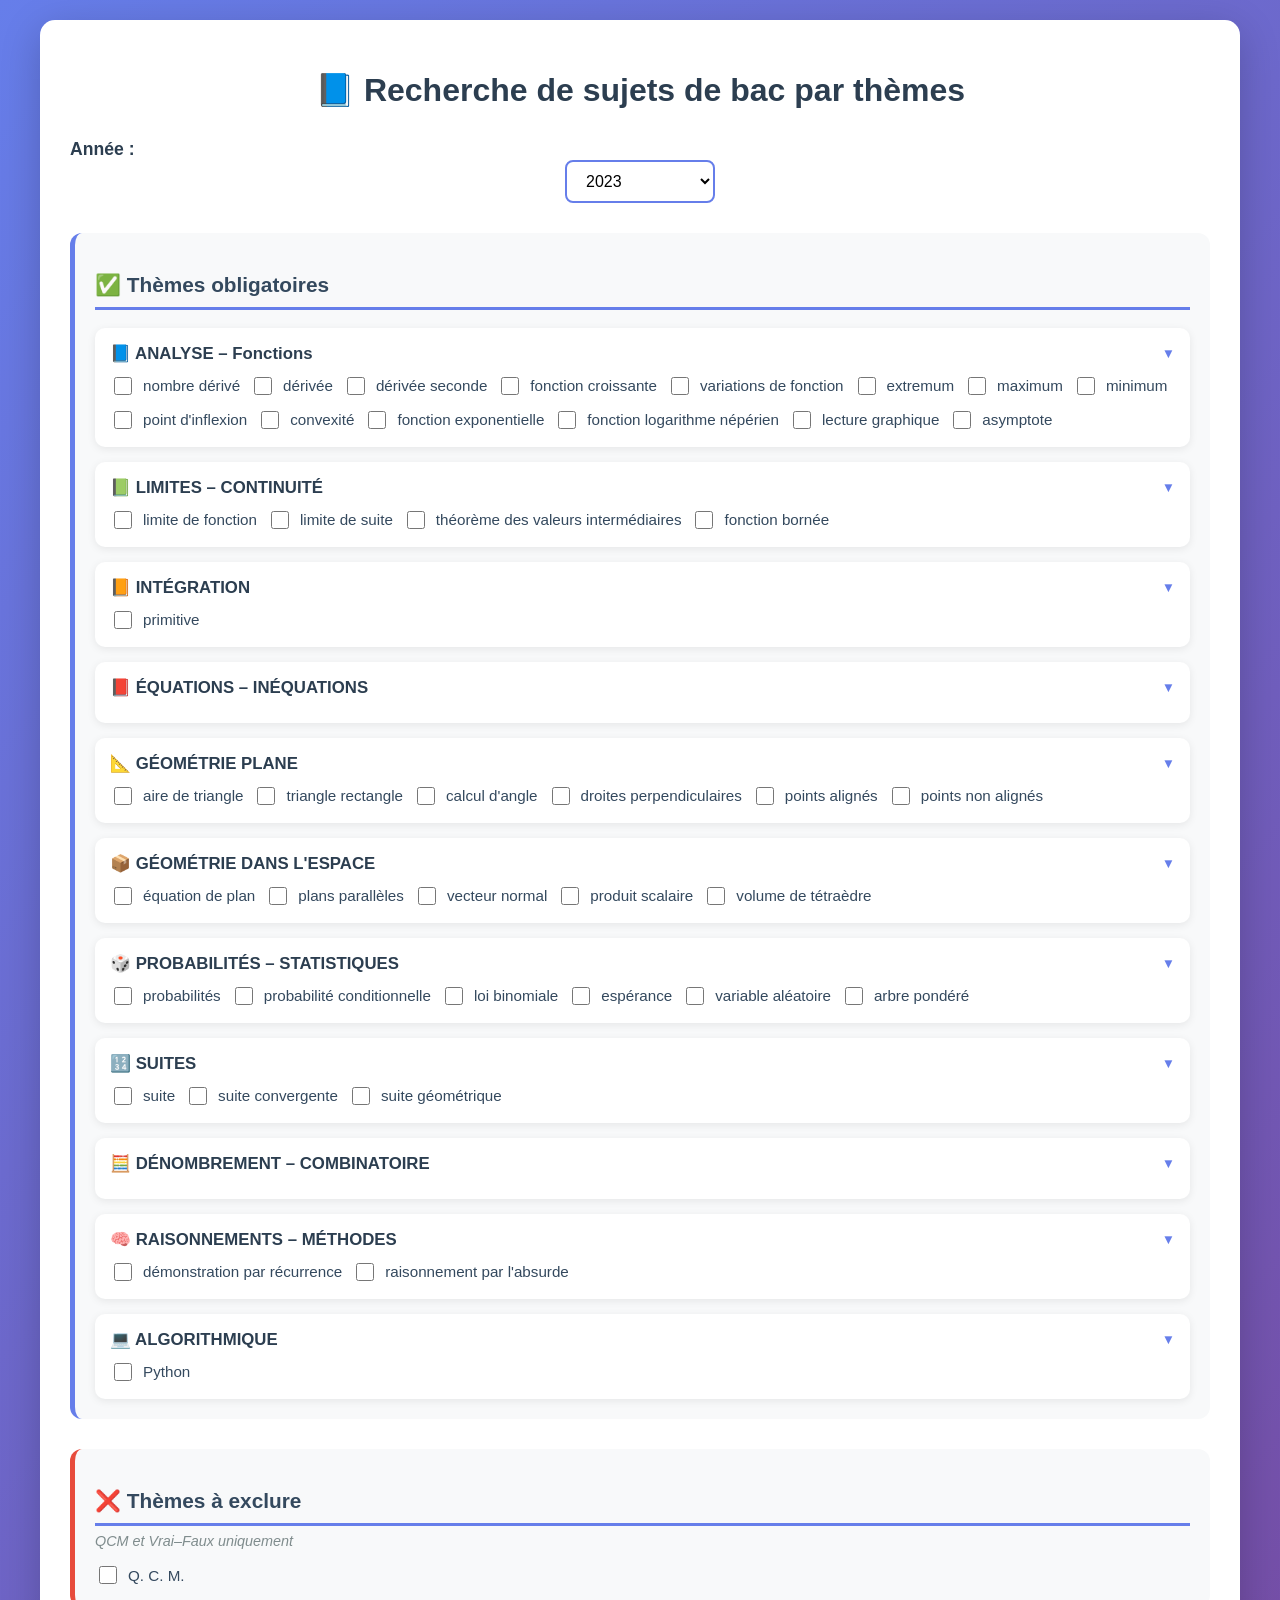
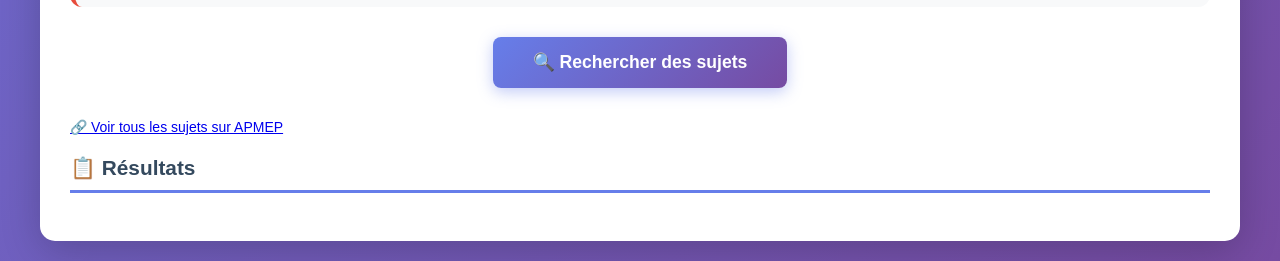
==== index.html @ 3defa9b0 "Add files via upload" ====
<!DOCTYPE html>
<html lang="fr">
<head>
  <meta charset="UTF-8">
  <title>Recherche de sujets de bac – Maths</title>
  <link rel="stylesheet" href="style.css">
</head>
<body>

<div class="container">
  <h1>📘 Recherche de sujets de bac par thèmes</h1>

  <section class="annee-section">
    <label>Année :</label>
    <select id="annee"></select>
  </section>

  <section class="filters-section">
    <div class="filter-container">
      <h2>✅ Thèmes obligatoires</h2>
      
      <div id="chapitres-obligatoires" class="chapitres"></div>
    </div>

    <div class="filter-container">
      <h2>❌ Thèmes à exclure</h2>
      <p class="hint">QCM et Vrai–Faux uniquement</p>
      <div id="chapitres-exclus" class="chapitres"></div>
    </div>
  </section>

  <button id="btn-recherche">🔍 Rechercher des sujets</button>

  <section class="resultats-section">
    <a id="lien-apmep" href="#" target="_blank" style="display: block; margin-bottom: 15px; font-size: 14px;">🔗 Voir tous les sujets sur APMEP</a>
    <h2>📋 Résultats</h2>
    <ul id="resultats"></ul>
  </section>
</div>

<script src="script.js"></script>
</body>
</html>
---- style.css ----
* {
  box-sizing: border-box;
}

body {
  font-family: 'Segoe UI', Tahoma, Geneva, Verdana, sans-serif;
  background: linear-gradient(135deg, #667eea 0%, #764ba2 100%);
  margin: 0;
  padding: 20px;
  min-height: 100vh;
}

.container {
  max-width: 1200px;
  margin: 0 auto;
  background: white;
  border-radius: 15px;
  padding: 30px;
  box-shadow: 0 10px 40px rgba(0, 0, 0, 0.2);
}

h1 {
  color: #2c3e50;
  text-align: center;
  margin-bottom: 30px;
  font-size: 2em;
}

h2 {
  color: #34495e;
  border-bottom: 3px solid #667eea;
  padding-bottom: 10px;
  margin-top: 20px;
  font-size: 1.3em;
}

.annee-section {
  margin-bottom: 30px;
  text-align: center;
}

.annee-section label {
  font-weight: bold;
  margin-right: 15px;
  font-size: 1.1em;
  color: #2c3e50;
}

.annee-section select {
  padding: 10px 15px;
  font-size: 1em;
  border: 2px solid #667eea;
  border-radius: 8px;
  cursor: pointer;
  background-color: white;
  min-width: 150px;
}

.filters-section {
  display: flex;
  flex-direction: column;
  gap: 30px;
  margin-bottom: 30px;
}

.filter-container {
  background: #f8f9fa;
  padding: 20px;
  border-radius: 12px;
  border-left: 5px solid #667eea;
}

.filter-container:nth-child(2) {
  border-left-color: #e74c3c;
}

.hint {
  font-size: 0.9em;
  color: #7f8c8d;
  font-style: italic;
  margin-top: -10px;
}

.chapitres {
  display: flex;
  flex-direction: column;
  gap: 15px;
}

.chapitre {
  background: white;
  border-radius: 10px;
  padding: 15px;
  box-shadow: 0 2px 8px rgba(0, 0, 0, 0.08);
}

.chapitre-titre {
  font-weight: bold;
  color: #2c3e50;
  margin-bottom: 10px;
  font-size: 1.05em;
  cursor: pointer;
  display: flex;
  justify-content: space-between;
  align-items: center;
}

.chapitre-toggle {
  font-size: 0.8em;
  color: #667eea;
}

.chapitre-themes {
  display: flex;
  flex-wrap: wrap;
  gap: 10px;
  margin-top: 10px;
  max-height: 500px;
  overflow-y: auto;
}

.chapitre-themes.collapsed {
  display: none;
}

label {
  display: flex;
  align-items: center;
  gap: 8px;
  cursor: pointer;
  font-size: 0.95em;
  color: #34495e;
  user-select: none;
}

label:hover {
  color: #667eea;
}

input[type="checkbox"] {
  cursor: pointer;
  width: 18px;
  height: 18px;
}

input[type="checkbox"]:checked {
  accent-color: #667eea;
}

#btn-recherche {
  display: block;
  margin: 30px auto;
  padding: 15px 40px;
  font-size: 1.1em;
  font-weight: bold;
  color: white;
  background: linear-gradient(135deg, #667eea 0%, #764ba2 100%);
  border: none;
  border-radius: 8px;
  cursor: pointer;
  transition: transform 0.2s, box-shadow 0.2s;
  box-shadow: 0 4px 15px rgba(102, 126, 234, 0.4);
}

#btn-recherche:hover {
  transform: translateY(-2px);
  box-shadow: 0 6px 20px rgba(102, 126, 234, 0.6);
}

#btn-recherche:active {
  transform: translateY(0);
}

.resultats-section {
  margin-top: 30px;
}

ul {
  list-style: none;
  padding: 0;
}

li {
  background: linear-gradient(135deg, #f5f7fa 0%, #e8eef7 100%);
  padding: 18px;
  margin-bottom: 12px;
  border-radius: 10px;
  border-left: 5px solid #667eea;
  box-shadow: 0 2px 8px rgba(0, 0, 0, 0.08);
  transition: transform 0.2s, box-shadow 0.2s;
}

li:hover {
  transform: translateX(5px);
  box-shadow: 0 4px 12px rgba(0, 0, 0, 0.12);
}

li strong {
  color: #2c3e50;
  font-size: 1.05em;
}

li br + * {
  color: #667eea;
  font-size: 0.95em;
}

@media (max-width: 768px) {
  .container {
    padding: 20px;
  }
  
  h1 {
    font-size: 1.5em;
  }
}
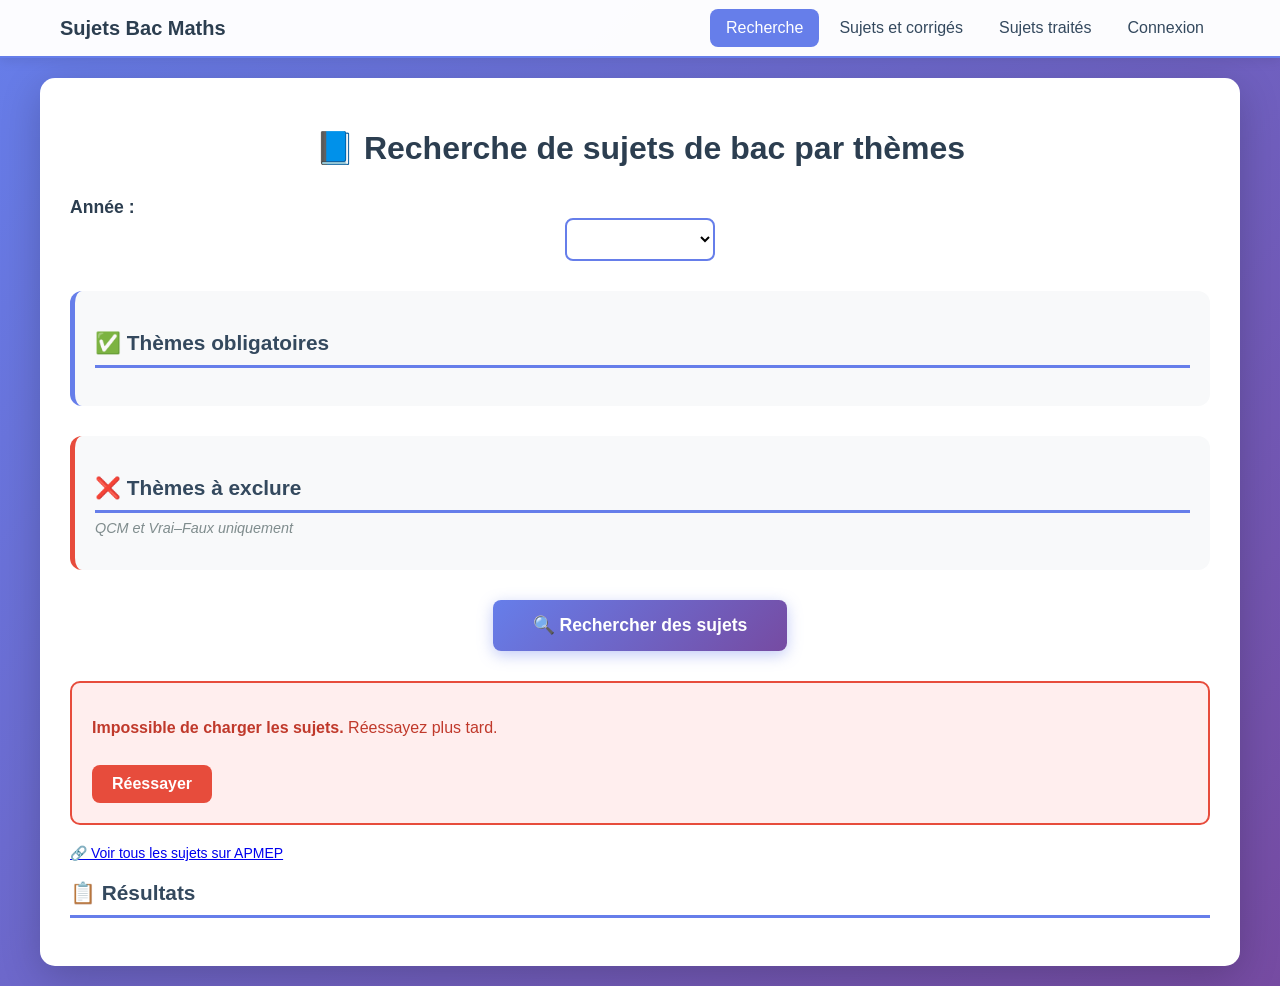
==== commit d82f3696: "Add files via upload" ====
--- a/index.html
+++ b/index.html
@@ -1,43 +1,106 @@
-<!DOCTYPE html>
-<html lang="fr">
-<head>
-  <meta charset="UTF-8">
-  <title>Recherche de sujets de bac – Maths</title>
-  <link rel="stylesheet" href="style.css">
-</head>
-<body>
-
-<div class="container">
-  <h1>📘 Recherche de sujets de bac par thèmes</h1>
-
-  <section class="annee-section">
-    <label>Année :</label>
-    <select id="annee"></select>
-  </section>
-
-  <section class="filters-section">
-    <div class="filter-container">
-      <h2>✅ Thèmes obligatoires</h2>
-      
-      <div id="chapitres-obligatoires" class="chapitres"></div>
-    </div>
-
-    <div class="filter-container">
-      <h2>❌ Thèmes à exclure</h2>
-      <p class="hint">QCM et Vrai–Faux uniquement</p>
-      <div id="chapitres-exclus" class="chapitres"></div>
-    </div>
-  </section>
-
-  <button id="btn-recherche">🔍 Rechercher des sujets</button>
-
-  <section class="resultats-section">
-    <a id="lien-apmep" href="#" target="_blank" style="display: block; margin-bottom: 15px; font-size: 14px;">🔗 Voir tous les sujets sur APMEP</a>
-    <h2>📋 Résultats</h2>
-    <ul id="resultats"></ul>
-  </section>
-</div>
-
-<script src="script.js"></script>
-</body>
-</html>
+<!DOCTYPE html>
+<html lang="fr">
+<head>
+  <meta charset="UTF-8">
+  <meta name="viewport" content="width=device-width, initial-scale=1">
+  <title>Recherche – Sujets Bac Maths</title>
+  <link rel="stylesheet" href="style.css">
+</head>
+<body>
+
+<header class="navbar" role="banner">
+  <div class="navbar-inner">
+    <a href="index.html" class="navbar-brand">Sujets Bac Maths</a>
+    <button type="button" class="navbar-toggle" aria-label="Ouvrir le menu" aria-expanded="false">
+      <span class="navbar-toggle-bar"></span>
+      <span class="navbar-toggle-bar"></span>
+      <span class="navbar-toggle-bar"></span>
+    </button>
+    <nav class="navbar-menu" aria-label="Navigation principale">
+      <a href="index.html" class="navbar-link active">Recherche</a>
+      <a href="sujets-et-corriges.html" class="navbar-link">Sujets et corrigés</a>
+      <a href="sujets-traites.html" class="navbar-link">Sujets traités</a>
+      <a href="#" class="navbar-link" id="nav-connexion">Connexion</a>
+    </nav>
+  </div>
+</header>
+
+<main class="main-content">
+<div class="container">
+  <h1>📘 Recherche de sujets de bac par thèmes</h1>
+
+  <section class="annee-section">
+    <label>Année :</label>
+    <select id="annee"></select>
+  </section>
+
+  <section class="filters-section">
+    <div class="filter-container">
+      <h2>✅ Thèmes obligatoires</h2>
+      
+      <div id="chapitres-obligatoires" class="chapitres"></div>
+    </div>
+
+    <div class="filter-container">
+      <h2>❌ Thèmes à exclure</h2>
+      <p class="hint">QCM et Vrai–Faux uniquement</p>
+      <div id="chapitres-exclus" class="chapitres"></div>
+    </div>
+  </section>
+
+  <button id="btn-recherche">🔍 Rechercher des sujets</button>
+
+  <section class="resultats-section">
+    <div id="message-erreur-json" class="message-erreur" role="alert" aria-live="polite" style="display: none;"></div>
+    <a id="lien-apmep" href="#" target="_blank" style="display: block; margin-bottom: 15px; font-size: 14px;">🔗 Voir tous les sujets sur APMEP</a>
+    <h2>📋 Résultats</h2>
+    <ul id="resultats"></ul>
+    <div id="resultats-pagination"></div>
+  </section>
+</div>
+</main>
+
+<!-- Modal Connexion / Inscription -->
+<div id="auth-modal" class="auth-modal" role="dialog" aria-modal="true" aria-labelledby="auth-modal-titre" aria-hidden="true">
+  <div class="auth-modal-overlay"></div>
+  <div class="auth-modal-panel">
+    <div class="auth-modal-header">
+      <h2 id="auth-modal-titre" class="auth-modal-titre">Connexion</h2>
+      <button type="button" class="auth-modal-close" aria-label="Fermer">✕</button>
+    </div>
+    <div class="auth-modal-body">
+      <form id="auth-form-connexion" class="auth-form">
+        <label for="auth-email">Adresse email</label>
+        <input type="email" id="auth-email" name="email" required placeholder="vous@exemple.fr" autocomplete="email">
+        <label for="auth-password">Mot de passe</label>
+        <input type="password" id="auth-password" name="password" required placeholder="••••••••" autocomplete="current-password">
+        <button type="submit" class="auth-btn-submit">Se connecter</button>
+        <p class="auth-switch">
+          <button type="button" id="auth-go-inscription" class="auth-link">Pas encore de compte ? S'inscrire</button>
+        </p>
+      </form>
+      <form id="auth-form-inscription" class="auth-form auth-form-hidden">
+        <label for="auth-nom">Nom</label>
+        <input type="text" id="auth-nom" name="nom" required placeholder="Dupont">
+        <label for="auth-prenom">Prénom</label>
+        <input type="text" id="auth-prenom" name="prenom" required placeholder="Jean">
+        <label for="auth-email-inscription">Adresse email</label>
+        <input type="email" id="auth-email-inscription" name="email" required placeholder="vous@exemple.fr" autocomplete="email">
+        <label for="auth-password-inscription">Mot de passe</label>
+        <input type="password" id="auth-password-inscription" name="password" required placeholder="••••••••" autocomplete="new-password">
+        <label for="auth-password-confirm">Confirmer le mot de passe</label>
+        <input type="password" id="auth-password-confirm" name="password_confirm" required placeholder="••••••••" autocomplete="new-password">
+        <button type="submit" class="auth-btn-submit">Créer mon compte</button>
+        <p class="auth-switch">
+          <button type="button" id="auth-go-connexion" class="auth-link">Déjà un compte ? Se connecter</button>
+        </p>
+      </form>
+    </div>
+  </div>
+</div>
+
+<script src="script.js"></script>
+<script src="auth-modal.js"></script>
+<script src="nav.js"></script>
+</body>
+</html>
--- a/style.css
+++ b/style.css
@@ -1,216 +1,1011 @@
-* {
-  box-sizing: border-box;
-}
-
-body {
-  font-family: 'Segoe UI', Tahoma, Geneva, Verdana, sans-serif;
-  background: linear-gradient(135deg, #667eea 0%, #764ba2 100%);
-  margin: 0;
-  padding: 20px;
-  min-height: 100vh;
-}
-
-.container {
-  max-width: 1200px;
-  margin: 0 auto;
-  background: white;
-  border-radius: 15px;
-  padding: 30px;
-  box-shadow: 0 10px 40px rgba(0, 0, 0, 0.2);
-}
-
-h1 {
-  color: #2c3e50;
-  text-align: center;
-  margin-bottom: 30px;
-  font-size: 2em;
-}
-
-h2 {
-  color: #34495e;
-  border-bottom: 3px solid #667eea;
-  padding-bottom: 10px;
-  margin-top: 20px;
-  font-size: 1.3em;
-}
-
-.annee-section {
-  margin-bottom: 30px;
-  text-align: center;
-}
-
-.annee-section label {
-  font-weight: bold;
-  margin-right: 15px;
-  font-size: 1.1em;
-  color: #2c3e50;
-}
-
-.annee-section select {
-  padding: 10px 15px;
-  font-size: 1em;
-  border: 2px solid #667eea;
-  border-radius: 8px;
-  cursor: pointer;
-  background-color: white;
-  min-width: 150px;
-}
-
-.filters-section {
-  display: flex;
-  flex-direction: column;
-  gap: 30px;
-  margin-bottom: 30px;
-}
-
-.filter-container {
-  background: #f8f9fa;
-  padding: 20px;
-  border-radius: 12px;
-  border-left: 5px solid #667eea;
-}
-
-.filter-container:nth-child(2) {
-  border-left-color: #e74c3c;
-}
-
-.hint {
-  font-size: 0.9em;
-  color: #7f8c8d;
-  font-style: italic;
-  margin-top: -10px;
-}
-
-.chapitres {
-  display: flex;
-  flex-direction: column;
-  gap: 15px;
-}
-
-.chapitre {
-  background: white;
-  border-radius: 10px;
-  padding: 15px;
-  box-shadow: 0 2px 8px rgba(0, 0, 0, 0.08);
-}
-
-.chapitre-titre {
-  font-weight: bold;
-  color: #2c3e50;
-  margin-bottom: 10px;
-  font-size: 1.05em;
-  cursor: pointer;
-  display: flex;
-  justify-content: space-between;
-  align-items: center;
-}
-
-.chapitre-toggle {
-  font-size: 0.8em;
-  color: #667eea;
-}
-
-.chapitre-themes {
-  display: flex;
-  flex-wrap: wrap;
-  gap: 10px;
-  margin-top: 10px;
-  max-height: 500px;
-  overflow-y: auto;
-}
-
-.chapitre-themes.collapsed {
-  display: none;
-}
-
-label {
-  display: flex;
-  align-items: center;
-  gap: 8px;
-  cursor: pointer;
-  font-size: 0.95em;
-  color: #34495e;
-  user-select: none;
-}
-
-label:hover {
-  color: #667eea;
-}
-
-input[type="checkbox"] {
-  cursor: pointer;
-  width: 18px;
-  height: 18px;
-}
-
-input[type="checkbox"]:checked {
-  accent-color: #667eea;
-}
-
-#btn-recherche {
-  display: block;
-  margin: 30px auto;
-  padding: 15px 40px;
-  font-size: 1.1em;
-  font-weight: bold;
-  color: white;
-  background: linear-gradient(135deg, #667eea 0%, #764ba2 100%);
-  border: none;
-  border-radius: 8px;
-  cursor: pointer;
-  transition: transform 0.2s, box-shadow 0.2s;
-  box-shadow: 0 4px 15px rgba(102, 126, 234, 0.4);
-}
-
-#btn-recherche:hover {
-  transform: translateY(-2px);
-  box-shadow: 0 6px 20px rgba(102, 126, 234, 0.6);
-}
-
-#btn-recherche:active {
-  transform: translateY(0);
-}
-
-.resultats-section {
-  margin-top: 30px;
-}
-
-ul {
-  list-style: none;
-  padding: 0;
-}
-
-li {
-  background: linear-gradient(135deg, #f5f7fa 0%, #e8eef7 100%);
-  padding: 18px;
-  margin-bottom: 12px;
-  border-radius: 10px;
-  border-left: 5px solid #667eea;
-  box-shadow: 0 2px 8px rgba(0, 0, 0, 0.08);
-  transition: transform 0.2s, box-shadow 0.2s;
-}
-
-li:hover {
-  transform: translateX(5px);
-  box-shadow: 0 4px 12px rgba(0, 0, 0, 0.12);
-}
-
-li strong {
-  color: #2c3e50;
-  font-size: 1.05em;
-}
-
-li br + * {
-  color: #667eea;
-  font-size: 0.95em;
-}
-
-@media (max-width: 768px) {
-  .container {
-    padding: 20px;
-  }
-  
-  h1 {
-    font-size: 1.5em;
-  }
-}
+* {
+  box-sizing: border-box;
+}
+
+body {
+  font-family: 'Segoe UI', Tahoma, Geneva, Verdana, sans-serif;
+  background: linear-gradient(135deg, #667eea 0%, #764ba2 100%);
+  margin: 0;
+  padding: 0;
+  min-height: 100vh;
+}
+
+/* ----- Navbar ----- */
+.navbar {
+  position: sticky;
+  top: 0;
+  z-index: 100;
+  background: rgba(255, 255, 255, 0.98);
+  box-shadow: 0 2px 12px rgba(0, 0, 0, 0.1);
+  border-bottom: 2px solid #667eea;
+}
+
+.navbar-inner {
+  max-width: 1200px;
+  margin: 0 auto;
+  padding: 0 20px;
+  display: flex;
+  align-items: center;
+  justify-content: space-between;
+  min-height: 56px;
+}
+
+.navbar-brand {
+  font-size: 1.25rem;
+  font-weight: 700;
+  color: #2c3e50;
+  text-decoration: none;
+  white-space: nowrap;
+}
+
+.navbar-brand:hover {
+  color: #667eea;
+}
+
+.navbar-menu {
+  display: flex;
+  align-items: center;
+  gap: 4px;
+}
+
+.navbar-link {
+  padding: 10px 16px;
+  color: #34495e;
+  text-decoration: none;
+  font-weight: 500;
+  border-radius: 8px;
+  transition: background 0.2s, color 0.2s;
+}
+
+.navbar-link:hover {
+  background: #f0f2ff;
+  color: #667eea;
+}
+
+.navbar-link.active {
+  background: #667eea;
+  color: white;
+}
+
+.navbar-toggle {
+  display: none;
+  flex-direction: column;
+  justify-content: center;
+  gap: 5px;
+  width: 44px;
+  height: 44px;
+  padding: 10px;
+  background: none;
+  border: none;
+  border-radius: 8px;
+  cursor: pointer;
+  color: #2c3e50;
+  transition: background 0.2s;
+}
+
+.navbar-toggle:hover {
+  background: #f0f2ff;
+}
+
+.navbar-toggle-bar {
+  display: block;
+  width: 22px;
+  height: 2px;
+  background: currentColor;
+  border-radius: 1px;
+  transition: transform 0.3s, opacity 0.3s;
+}
+
+.navbar.open .navbar-toggle-bar:nth-child(1) {
+  transform: translateY(7px) rotate(45deg);
+}
+
+.navbar.open .navbar-toggle-bar:nth-child(2) {
+  opacity: 0;
+}
+
+.navbar.open .navbar-toggle-bar:nth-child(3) {
+  transform: translateY(-7px) rotate(-45deg);
+}
+
+.main-content {
+  padding: 20px;
+}
+
+@media (max-width: 768px) {
+  .navbar-toggle {
+    display: flex;
+  }
+
+  .navbar-menu {
+    position: fixed;
+    top: 56px;
+    left: 0;
+    right: 0;
+    flex-direction: column;
+    gap: 0;
+    background: white;
+    box-shadow: 0 8px 24px rgba(0, 0, 0, 0.12);
+    padding: 12px 0;
+    max-height: 0;
+    overflow: hidden;
+    opacity: 0;
+    transition: max-height 0.3s ease, opacity 0.2s ease;
+  }
+
+  .navbar.open .navbar-menu {
+    max-height: 280px;
+    opacity: 1;
+  }
+
+  .navbar-link {
+    display: block;
+    padding: 14px 20px;
+    border-radius: 0;
+  }
+}
+
+.container {
+  max-width: 1200px;
+  margin: 0 auto;
+  background: white;
+  border-radius: 15px;
+  padding: 30px;
+  box-shadow: 0 10px 40px rgba(0, 0, 0, 0.2);
+}
+
+/* Page non-index: même conteneur pour cohérence */
+.page-header {
+  color: #2c3e50;
+  text-align: center;
+  margin-bottom: 24px;
+  font-size: 1.75rem;
+}
+
+/* Page Sujets et corrigés */
+.select-annee-corriges {
+  padding: 10px 15px;
+  font-size: 1em;
+  border: 2px solid #667eea;
+  border-radius: 8px;
+  cursor: pointer;
+  background-color: white;
+  min-width: 120px;
+}
+
+.annee-titre {
+  font-size: 1.1rem;
+  color: #34495e;
+  margin-bottom: 16px;
+  font-weight: 600;
+}
+
+.liste-sujets-corriges {
+  list-style: decimal;
+  padding-left: 24px;
+  margin: 0;
+}
+
+.item-sujet-corrige {
+  margin-bottom: 16px;
+  padding: 12px;
+  background: #f8f9fa;
+  border-radius: 8px;
+  border-left: 4px solid #667eea;
+}
+
+.item-sujet-corrige strong {
+  color: #2c3e50;
+}
+
+.liens-sujet-corrige {
+  margin-top: 8px;
+  font-size: 0.95rem;
+}
+
+.liens-sujet-corrige a {
+  color: #667eea;
+  text-decoration: none;
+  margin-right: 8px;
+}
+
+.liens-sujet-corrige a:hover {
+  text-decoration: underline;
+}
+
+h1 {
+  color: #2c3e50;
+  text-align: center;
+  margin-bottom: 30px;
+  font-size: 2em;
+}
+
+h2 {
+  color: #34495e;
+  border-bottom: 3px solid #667eea;
+  padding-bottom: 10px;
+  margin-top: 20px;
+  font-size: 1.3em;
+}
+
+.annee-section {
+  margin-bottom: 30px;
+  text-align: center;
+}
+
+.annee-section label {
+  font-weight: bold;
+  margin-right: 15px;
+  font-size: 1.1em;
+  color: #2c3e50;
+}
+
+.annee-section select {
+  padding: 10px 15px;
+  font-size: 1em;
+  border: 2px solid #667eea;
+  border-radius: 8px;
+  cursor: pointer;
+  background-color: white;
+  min-width: 150px;
+}
+
+.filters-section {
+  display: flex;
+  flex-direction: column;
+  gap: 30px;
+  margin-bottom: 30px;
+}
+
+.filter-container {
+  background: #f8f9fa;
+  padding: 20px;
+  border-radius: 12px;
+  border-left: 5px solid #667eea;
+}
+
+.filter-container:nth-child(2) {
+  border-left-color: #e74c3c;
+}
+
+.hint {
+  font-size: 0.9em;
+  color: #7f8c8d;
+  font-style: italic;
+  margin-top: -10px;
+}
+
+.chapitres {
+  display: flex;
+  flex-direction: column;
+  gap: 15px;
+}
+
+.chapitre {
+  background: white;
+  border-radius: 10px;
+  padding: 15px;
+  box-shadow: 0 2px 8px rgba(0, 0, 0, 0.08);
+}
+
+.chapitre-titre {
+  font-weight: bold;
+  color: #2c3e50;
+  margin-bottom: 10px;
+  font-size: 1.05em;
+  cursor: pointer;
+  display: flex;
+  justify-content: space-between;
+  align-items: center;
+}
+
+.chapitre-toggle {
+  font-size: 0.8em;
+  color: #667eea;
+}
+
+.chapitre-themes {
+  display: flex;
+  flex-wrap: wrap;
+  gap: 10px;
+  margin-top: 10px;
+  max-height: 500px;
+  overflow-y: auto;
+}
+
+.chapitre-themes.collapsed {
+  display: none;
+}
+
+label {
+  display: flex;
+  align-items: center;
+  gap: 8px;
+  cursor: pointer;
+  font-size: 0.95em;
+  color: #34495e;
+  user-select: none;
+}
+
+label:hover {
+  color: #667eea;
+}
+
+input[type="checkbox"] {
+  cursor: pointer;
+  width: 18px;
+  height: 18px;
+}
+
+input[type="checkbox"]:checked {
+  accent-color: #667eea;
+}
+
+#btn-recherche {
+  display: block;
+  margin: 30px auto;
+  padding: 15px 40px;
+  font-size: 1.1em;
+  font-weight: bold;
+  color: white;
+  background: linear-gradient(135deg, #667eea 0%, #764ba2 100%);
+  border: none;
+  border-radius: 8px;
+  cursor: pointer;
+  transition: transform 0.2s, box-shadow 0.2s;
+  box-shadow: 0 4px 15px rgba(102, 126, 234, 0.4);
+}
+
+#btn-recherche:hover {
+  transform: translateY(-2px);
+  box-shadow: 0 6px 20px rgba(102, 126, 234, 0.6);
+}
+
+#btn-recherche:active {
+  transform: translateY(0);
+}
+
+.resultats-section {
+  margin-top: 30px;
+}
+
+ul {
+  list-style: none;
+  padding: 0;
+}
+
+li {
+  background: linear-gradient(135deg, #f5f7fa 0%, #e8eef7 100%);
+  padding: 18px;
+  margin-bottom: 12px;
+  border-radius: 10px;
+  border-left: 5px solid #667eea;
+  box-shadow: 0 2px 8px rgba(0, 0, 0, 0.08);
+  transition: transform 0.2s, box-shadow 0.2s;
+}
+
+li:hover {
+  transform: translateX(5px);
+  box-shadow: 0 4px 12px rgba(0, 0, 0, 0.12);
+}
+
+li strong {
+  color: #2c3e50;
+  font-size: 1.05em;
+}
+
+li br + * {
+  color: #667eea;
+  font-size: 0.95em;
+}
+
+.message-erreur {
+  background: #fee;
+  border: 2px solid #e74c3c;
+  border-radius: 10px;
+  padding: 20px;
+  margin-bottom: 20px;
+  color: #c0392b;
+}
+
+.message-erreur .btn-reessayer {
+  margin-top: 12px;
+  padding: 10px 20px;
+  font-size: 1em;
+  font-weight: bold;
+  color: white;
+  background: #e74c3c;
+  border: none;
+  border-radius: 8px;
+  cursor: pointer;
+  transition: background 0.2s;
+}
+
+.message-erreur .btn-reessayer:hover {
+  background: #c0392b;
+}
+
+#resultats-pagination {
+  margin-top: 15px;
+  text-align: center;
+}
+
+.btn-afficher-plus {
+  padding: 12px 24px;
+  font-size: 1em;
+  font-weight: bold;
+  color: #667eea;
+  background: white;
+  border: 2px solid #667eea;
+  border-radius: 8px;
+  cursor: pointer;
+  transition: all 0.2s;
+}
+
+.btn-afficher-plus:hover {
+  background: #667eea;
+  color: white;
+}
+
+@media (max-width: 768px) {
+  .container {
+    padding: 20px;
+  }
+  
+  h1 {
+    font-size: 1.5em;
+  }
+}
+
+/* ----- Page Sujets traités : tableau + modal ----- */
+.sujets-traites-section {
+  display: flex;
+  align-items: center;
+  gap: 12px;
+}
+
+.sujets-traites-table-wrapper {
+  overflow-x: auto;
+  margin-top: 16px;
+}
+
+.sujets-traites-message {
+  text-align: center;
+  color: #7f8c8d;
+  margin: 20px 0;
+}
+
+.sujets-traites-table {
+  width: 100%;
+  border-collapse: collapse;
+  font-size: 0.85em;
+  background: #fff;
+  border-radius: 10px;
+  box-shadow: 0 2px 12px rgba(0, 0, 0, 0.08);
+  overflow: hidden;
+}
+
+.sujets-traites-table th,
+.sujets-traites-table td {
+  border: 1px solid #e0e4e8;
+  padding: 8px 10px;
+  vertical-align: top;
+  max-width: 180px;
+}
+
+.sujets-traites-table thead th {
+  background: linear-gradient(135deg, #667eea 0%, #764ba2 100%);
+  color: white;
+  font-weight: 600;
+  text-align: center;
+}
+
+.sujets-traites-table th .sujets-traites-sujet-nom {
+  display: block;
+  margin-bottom: 4px;
+}
+
+.sujets-traites-table th .sujets-traites-sujet-lien {
+  font-size: 0.9em;
+  color: rgba(255, 255, 255, 0.95);
+  text-decoration: underline;
+}
+
+.sujets-traites-table th .sujets-traites-sujet-lien:hover {
+  color: #fff;
+}
+
+.sujets-traites-table tbody .sujets-traites-sujet-lien {
+  font-size: 0.85em;
+  color: #667eea;
+  text-decoration: underline;
+}
+
+.sujets-traites-table tbody .sujets-traites-sujet-lien:hover {
+  color: #764ba2;
+}
+
+.sujets-traites-table tbody tr:nth-child(even) {
+  background: #f8f9fa;
+}
+
+.sujets-traites-cell {
+  cursor: pointer;
+  min-height: 60px;
+  transition: background 0.2s;
+}
+
+.sujets-traites-cell:hover {
+  background: #e8ecff !important;
+}
+
+.sujets-traites-cell-fait {
+  background: linear-gradient(145deg, #e8f5e9 0%, #c8e6c9 100%) !important;
+  border-left: 3px solid #2e7d32;
+}
+
+.sujets-traites-cell-fait:hover {
+  background: linear-gradient(145deg, #dcedc8 0%, #c5e1a5 100%) !important;
+}
+
+.sujets-traites-btn-fait {
+  display: block;
+  width: 100%;
+  margin-top: 10px;
+  padding: 8px 12px;
+  font-size: 0.8em;
+  font-weight: 600;
+  color: #555;
+  background: #f5f5f5;
+  border: 1px solid #ddd;
+  border-radius: 8px;
+  cursor: pointer;
+  transition: background 0.2s, color 0.2s, border-color 0.2s;
+}
+
+.sujets-traites-btn-fait:hover {
+  background: #ebebeb;
+}
+
+.sujets-traites-btn-fait-active {
+  color: white;
+  background: #1b5e20;
+  border-color: #1b5e20;
+}
+
+.sujets-traites-btn-fait-active:hover {
+  background: #0d4d14;
+}
+
+.sujets-traites-cell-content {
+  font-size: 0.8em;
+  line-height: 1.35;
+  color: #2c3e50;
+}
+
+.sujets-traites-cell-themes {
+  display: flex;
+  flex-wrap: wrap;
+  gap: 8px;
+  align-items: center;
+}
+
+.sujets-traites-theme-tag {
+  display: inline-block;
+  padding: 8px 14px;
+  font-size: 0.9em;
+  line-height: 1.25;
+  font-weight: 500;
+  color: #2c3e50;
+  background: linear-gradient(145deg, #eef1ff 0%, #e0e6ff 100%);
+  border-radius: 10px;
+  border: 1px solid #c5cef4;
+  box-shadow: 0 1px 3px rgba(102, 126, 234, 0.12);
+  white-space: nowrap;
+  max-width: 100%;
+  overflow: hidden;
+  text-overflow: ellipsis;
+}
+
+.sujets-traites-theme-plus {
+  display: inline-flex;
+  align-items: center;
+  justify-content: center;
+  min-width: 32px;
+  padding: 8px 12px;
+  font-size: 0.9em;
+  font-weight: 600;
+  color: #667eea;
+  background: rgba(102, 126, 234, 0.15);
+  border-radius: 10px;
+  border: 1px dashed #667eea;
+}
+
+.sujets-traites-cell-vide {
+  color: #95a5a6;
+  font-style: italic;
+  font-size: 0.95em;
+}
+
+/* Modal */
+.sujets-traites-modal {
+  position: fixed;
+  inset: 0;
+  z-index: 200;
+  display: flex;
+  align-items: center;
+  justify-content: center;
+  padding: 20px;
+  visibility: hidden;
+  opacity: 0;
+  transition: visibility 0.2s, opacity 0.2s;
+}
+
+.sujets-traites-modal[aria-hidden="false"] {
+  visibility: visible;
+  opacity: 1;
+}
+
+.sujets-traites-modal-overlay {
+  position: absolute;
+  inset: 0;
+  background: rgba(0, 0, 0, 0.5);
+}
+
+.sujets-traites-modal-panel {
+  position: relative;
+  width: 100%;
+  max-width: 520px;
+  max-height: 90vh;
+  overflow-y: auto;
+  background: #fff;
+  border-radius: 12px;
+  box-shadow: 0 8px 32px rgba(0, 0, 0, 0.2);
+  display: flex;
+  flex-direction: column;
+}
+
+.sujets-traites-modal-header {
+  display: flex;
+  align-items: flex-start;
+  justify-content: space-between;
+  gap: 16px;
+  padding: 20px 20px 12px;
+  border-bottom: 1px solid #e0e4e8;
+}
+
+.sujets-traites-modal-titre {
+  margin: 0;
+  font-size: 1.15em;
+  color: #2c3e50;
+  flex: 1;
+}
+
+.sujets-traites-modal-close {
+  flex-shrink: 0;
+  width: 36px;
+  height: 36px;
+  padding: 0;
+  font-size: 1.2em;
+  line-height: 1;
+  color: #7f8c8d;
+  background: #f0f2f5;
+  border: none;
+  border-radius: 8px;
+  cursor: pointer;
+  transition: background 0.2s, color 0.2s;
+}
+
+.sujets-traites-modal-close:hover {
+  background: #e74c3c;
+  color: white;
+}
+
+.sujets-traites-modal-body {
+  padding: 16px 20px;
+}
+
+.sujets-traites-modal-exo {
+  margin: 0 0 12px;
+  font-weight: 600;
+  color: #667eea;
+}
+
+.sujets-traites-modal-themes-label {
+  margin: 0 0 4px;
+  font-size: 0.95em;
+  font-weight: 600;
+  color: #34495e;
+}
+
+.sujets-traites-modal-themes-hint {
+  margin: 0 0 10px;
+  font-size: 0.85em;
+  color: #7f8c8d;
+  font-style: italic;
+}
+
+.sujets-traites-modal-themes-edit {
+  display: flex;
+  flex-wrap: wrap;
+  gap: 10px;
+  align-items: center;
+  margin-bottom: 14px;
+  min-height: 44px;
+  padding: 10px 0;
+}
+
+.sujets-traites-modal-theme-item {
+  display: inline-flex;
+  align-items: center;
+  gap: 6px;
+  padding: 8px 12px 8px 14px;
+  font-size: 0.95em;
+  color: #2c3e50;
+  background: linear-gradient(145deg, #eef1ff 0%, #e0e6ff 100%);
+  border-radius: 10px;
+  border: 1px solid #c5cef4;
+  box-shadow: 0 1px 3px rgba(102, 126, 234, 0.12);
+}
+
+.sujets-traites-modal-theme-remove {
+  display: inline-flex;
+  align-items: center;
+  justify-content: center;
+  width: 22px;
+  height: 22px;
+  padding: 0;
+  font-size: 0.85em;
+  line-height: 1;
+  color: #7f8c8d;
+  background: rgba(0, 0, 0, 0.06);
+  border: none;
+  border-radius: 6px;
+  cursor: pointer;
+  transition: background 0.2s, color 0.2s;
+}
+
+.sujets-traites-modal-theme-remove:hover {
+  background: #e74c3c;
+  color: white;
+}
+
+.sujets-traites-modal-add-theme {
+  display: flex;
+  gap: 10px;
+  margin-bottom: 18px;
+}
+
+.sujets-traites-input-theme {
+  flex: 1;
+  padding: 10px 14px;
+  font-size: 0.95em;
+  border: 1px solid #ddd;
+  border-radius: 8px;
+}
+
+.sujets-traites-input-theme:focus {
+  outline: none;
+  border-color: #667eea;
+  box-shadow: 0 0 0 2px rgba(102, 126, 234, 0.2);
+}
+
+.sujets-traites-btn-add-theme {
+  padding: 10px 20px;
+  font-size: 0.95em;
+  font-weight: 600;
+  color: white;
+  background: linear-gradient(135deg, #667eea 0%, #764ba2 100%);
+  border: none;
+  border-radius: 8px;
+  cursor: pointer;
+  transition: filter 0.2s;
+}
+
+.sujets-traites-btn-add-theme:hover {
+  filter: brightness(1.08);
+}
+
+.sujets-traites-modal-body label {
+  display: block;
+  margin-bottom: 6px;
+  font-weight: 500;
+  color: #34495e;
+}
+
+.sujets-traites-modal-textarea {
+  width: 100%;
+  padding: 12px;
+  font-family: inherit;
+  font-size: 0.95em;
+  border: 1px solid #ddd;
+  border-radius: 8px;
+  resize: vertical;
+  min-height: 80px;
+}
+
+.sujets-traites-modal-footer {
+  display: flex;
+  gap: 12px;
+  justify-content: flex-end;
+  padding: 16px 20px;
+  border-top: 1px solid #e0e4e8;
+  background: #f8f9fa;
+  border-radius: 0 0 12px 12px;
+}
+
+.sujets-traites-btn-fermer,
+.sujets-traites-btn-enregistrer {
+  padding: 10px 20px;
+  font-size: 0.95em;
+  font-weight: 600;
+  border: none;
+  border-radius: 8px;
+  cursor: pointer;
+  transition: background 0.2s, color 0.2s;
+}
+
+.sujets-traites-btn-fermer {
+  background: #e0e4e8;
+  color: #2c3e50;
+}
+
+.sujets-traites-btn-fermer:hover {
+  background: #d0d4d8;
+}
+
+.sujets-traites-btn-enregistrer {
+  background: linear-gradient(135deg, #667eea 0%, #764ba2 100%);
+  color: white;
+}
+
+.sujets-traites-btn-enregistrer:hover {
+  filter: brightness(1.05);
+}
+
+/* ----- Modal Connexion / Inscription ----- */
+.auth-modal {
+  position: fixed;
+  inset: 0;
+  z-index: 300;
+  display: flex;
+  align-items: center;
+  justify-content: center;
+  padding: 20px;
+  visibility: hidden;
+  opacity: 0;
+  transition: visibility 0.25s, opacity 0.25s;
+}
+
+.auth-modal[aria-hidden="false"] {
+  visibility: visible;
+  opacity: 1;
+}
+
+.auth-modal-overlay {
+  position: absolute;
+  inset: 0;
+  background: rgba(0, 0, 0, 0.5);
+}
+
+.auth-modal-panel {
+  position: relative;
+  width: 100%;
+  max-width: 420px;
+  background: #fff;
+  border-radius: 14px;
+  box-shadow: 0 12px 40px rgba(0, 0, 0, 0.2);
+  overflow: hidden;
+}
+
+.auth-modal-header {
+  display: flex;
+  align-items: center;
+  justify-content: space-between;
+  padding: 22px 24px;
+  background: #f5f5fa;
+  border-bottom: 1px solid #e0e4e8;
+}
+
+.auth-modal-titre {
+  margin: 0;
+  font-size: 1.25em;
+  font-weight: 600;
+  color: #1a1a2e;
+}
+
+.auth-modal-close {
+  width: 38px;
+  height: 38px;
+  padding: 0;
+  font-size: 1.2em;
+  line-height: 1;
+  color: #2c3e50;
+  background: #e8e8ee;
+  border: none;
+  border-radius: 10px;
+  cursor: pointer;
+  transition: background 0.2s, color 0.2s;
+}
+
+.auth-modal-close:hover {
+  background: #d0d4d8;
+  color: #1a1a2e;
+}
+
+.auth-modal-body {
+  padding: 28px 24px 24px;
+}
+
+.auth-form {
+  display: flex;
+  flex-direction: column;
+  gap: 18px;
+}
+
+.auth-form-hidden {
+  display: none !important;
+}
+
+.auth-form label {
+  font-size: 0.95em;
+  font-weight: 600;
+  color: #2c3e50;
+  margin-bottom: -6px;
+}
+
+.auth-form input {
+  padding: 12px 14px;
+  font-size: 1em;
+  font-family: inherit;
+  border: 1px solid #d0d4d8;
+  border-radius: 10px;
+  transition: border-color 0.2s, box-shadow 0.2s;
+}
+
+.auth-form input:focus {
+  outline: none;
+  border-color: #667eea;
+  box-shadow: 0 0 0 3px rgba(102, 126, 234, 0.2);
+}
+
+.auth-form input::placeholder {
+  color: #95a5a6;
+}
+
+.auth-btn-submit {
+  margin-top: 6px;
+  padding: 14px 24px;
+  font-size: 1em;
+  font-weight: 600;
+  color: white;
+  background: linear-gradient(135deg, #667eea 0%, #764ba2 100%);
+  border: none;
+  border-radius: 10px;
+  cursor: pointer;
+  transition: filter 0.2s;
+}
+
+.auth-btn-submit:hover {
+  filter: brightness(1.08);
+}
+
+.auth-switch {
+  margin: 8px 0 0;
+  text-align: center;
+}
+
+.auth-link {
+  padding: 0;
+  font-size: 0.95em;
+  color: #667eea;
+  background: none;
+  border: none;
+  cursor: pointer;
+  text-decoration: underline;
+  transition: color 0.2s;
+}
+
+.auth-link:hover {
+  color: #764ba2;
+}
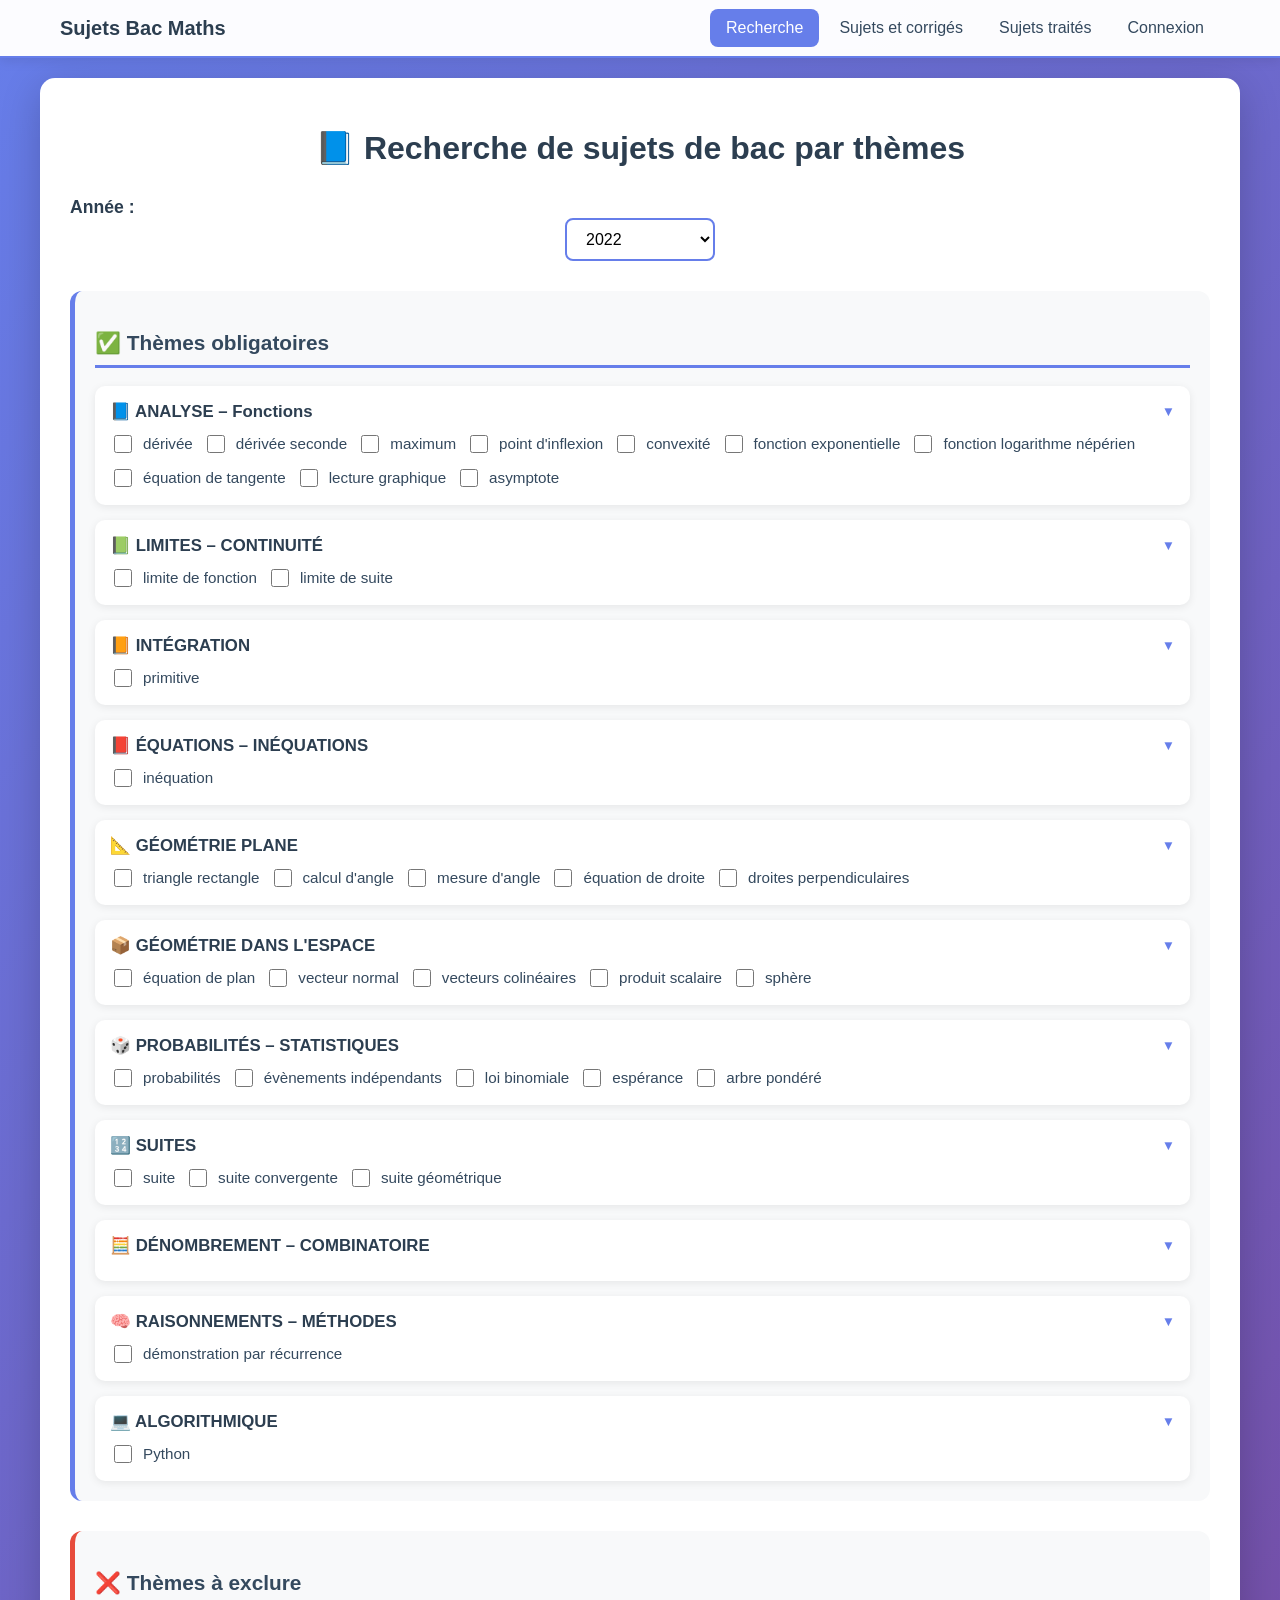
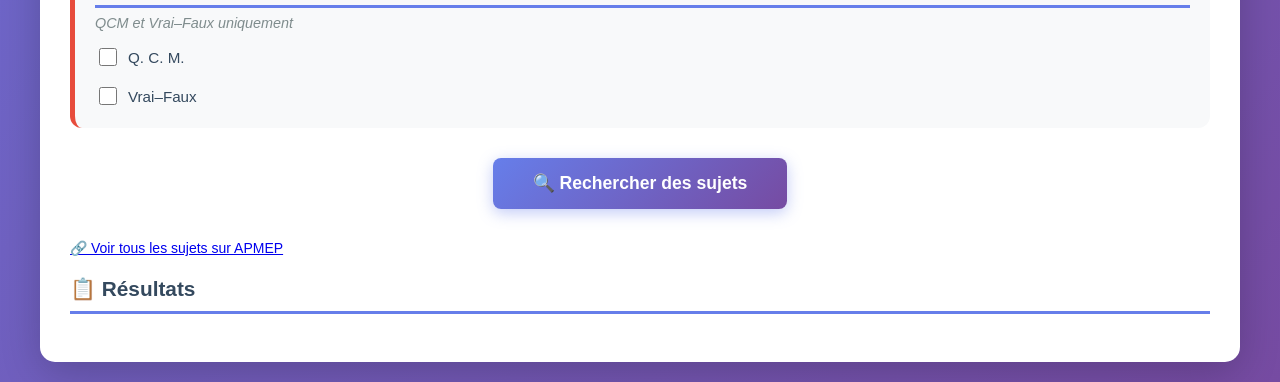
==== commit f3d91d65: "Add files via upload" ====
--- a/index.html
+++ b/index.html
@@ -74,6 +74,10 @@
         <input type="email" id="auth-email" name="email" required placeholder="vous@exemple.fr" autocomplete="email">
         <label for="auth-password">Mot de passe</label>
         <input type="password" id="auth-password" name="password" required placeholder="••••••••" autocomplete="current-password">
+        <label class="auth-checkbox-label">
+          <input type="checkbox" id="auth-show-password-connexion" class="auth-checkbox" aria-label="Afficher le mot de passe">
+          <span>Afficher le mot de passe</span>
+        </label>
         <button type="submit" class="auth-btn-submit">Se connecter</button>
         <p class="auth-switch">
           <button type="button" id="auth-go-inscription" class="auth-link">Pas encore de compte ? S'inscrire</button>
@@ -90,6 +94,10 @@
         <input type="password" id="auth-password-inscription" name="password" required placeholder="••••••••" autocomplete="new-password">
         <label for="auth-password-confirm">Confirmer le mot de passe</label>
         <input type="password" id="auth-password-confirm" name="password_confirm" required placeholder="••••••••" autocomplete="new-password">
+        <label class="auth-checkbox-label">
+          <input type="checkbox" id="auth-show-password-inscription" class="auth-checkbox" aria-label="Afficher les mots de passe">
+          <span>Afficher le mot de passe</span>
+        </label>
         <button type="submit" class="auth-btn-submit">Créer mon compte</button>
         <p class="auth-switch">
           <button type="button" id="auth-go-connexion" class="auth-link">Déjà un compte ? Se connecter</button>
--- a/style.css
+++ b/style.css
@@ -1009,3 +1009,21 @@
 .auth-link:hover {
   color: #764ba2;
 }
+
+.auth-checkbox-label {
+  display: flex;
+  align-items: center;
+  gap: 10px;
+  margin: -4px 0 0;
+  font-weight: normal;
+  font-size: 0.95em;
+  color: #34495e;
+  cursor: pointer;
+}
+
+.auth-checkbox {
+  width: 18px;
+  height: 18px;
+  cursor: pointer;
+  accent-color: #667eea;
+}
